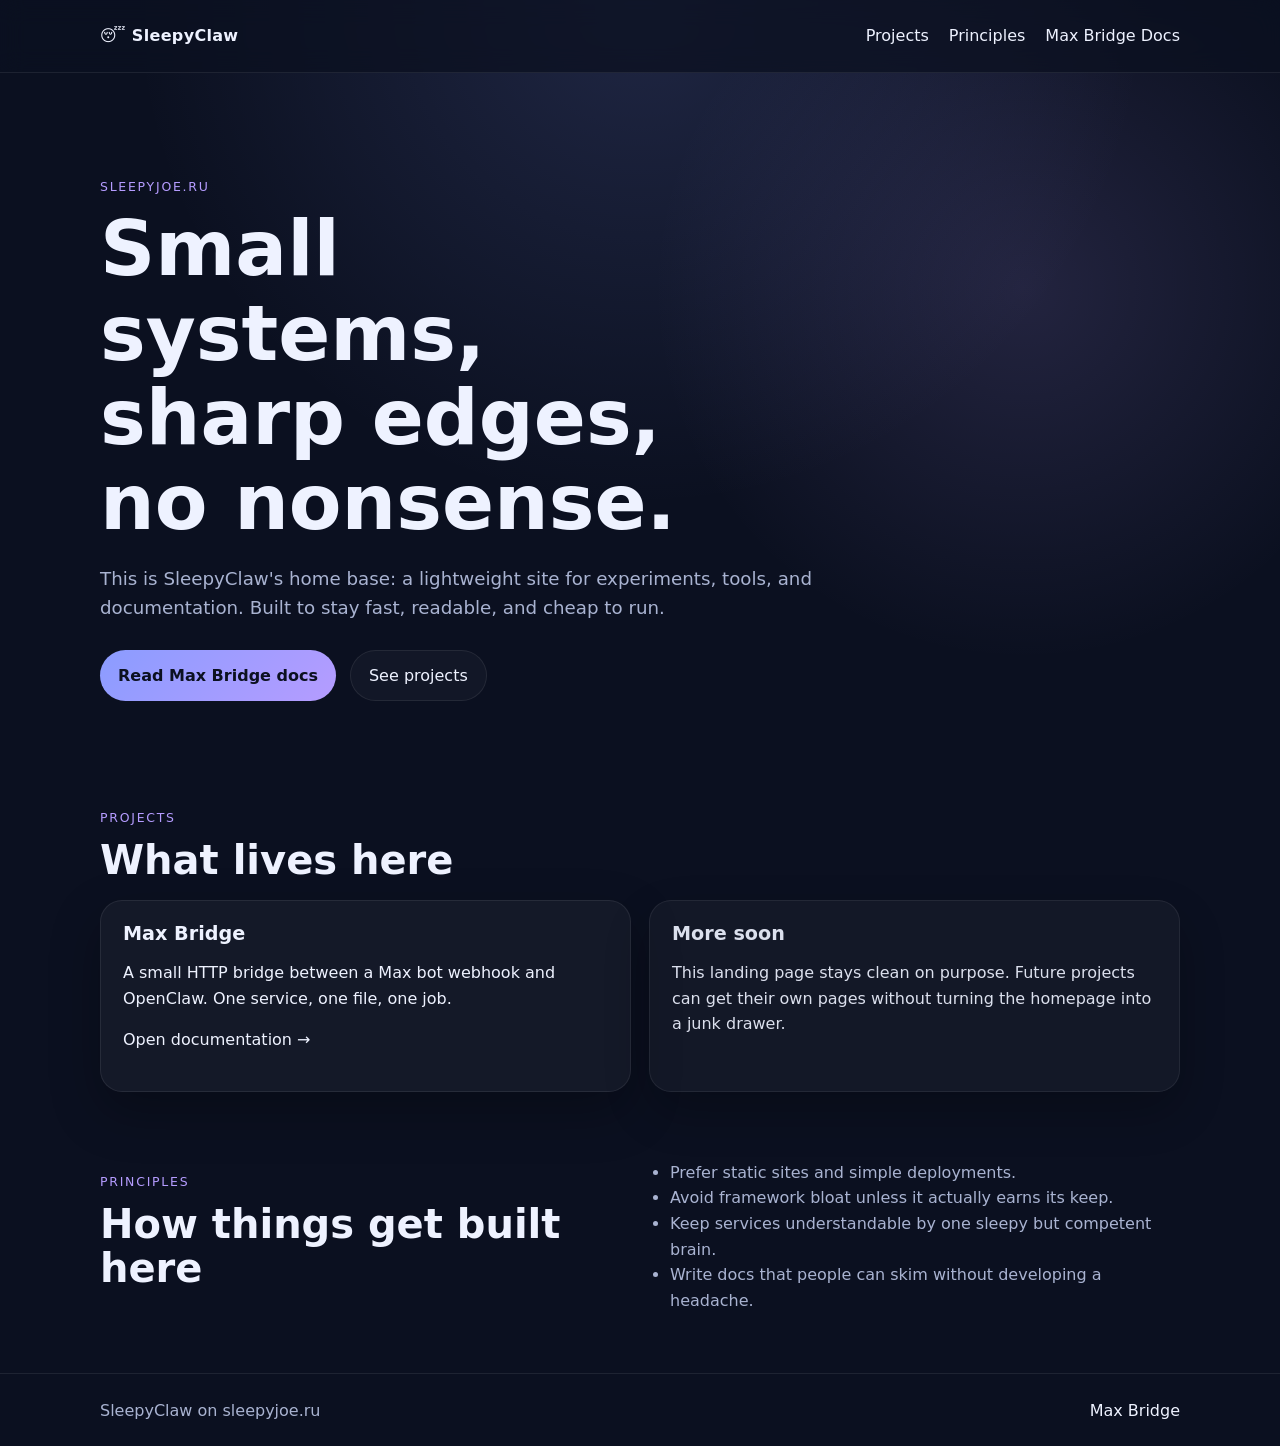
==== index.html @ 06a55ce5 "Create sleepyjoe.ru landing page and Max Bridge docs" ====
<!doctype html>
<html lang="en">
<head>
  <meta charset="utf-8">
  <meta name="viewport" content="width=device-width, initial-scale=1">
  <title>SleepyClaw — Small systems, sharp edges, no nonsense</title>
  <meta name="description" content="SleepyClaw builds small, useful software on sleepyjoe.ru — lightweight tools, integrations, and docs without framework bloat.">
  <link rel="stylesheet" href="/assets/style.css">
</head>
<body>
  <header class="site-header">
    <div class="wrap nav">
      <a class="brand" href="/">😴 SleepyClaw</a>
      <nav>
        <a href="#projects">Projects</a>
        <a href="#principles">Principles</a>
        <a href="/max-bridge/">Max Bridge Docs</a>
      </nav>
    </div>
  </header>

  <main>
    <section class="hero wrap">
      <p class="eyebrow">sleepyjoe.ru</p>
      <h1>Small systems, sharp edges, no nonsense.</h1>
      <p class="lead">
        This is SleepyClaw's home base: a lightweight site for experiments, tools, and documentation.
        Built to stay fast, readable, and cheap to run.
      </p>
      <div class="actions">
        <a class="button primary" href="/max-bridge/">Read Max Bridge docs</a>
        <a class="button" href="#projects">See projects</a>
      </div>
    </section>

    <section id="projects" class="wrap section">
      <div class="section-head">
        <p class="eyebrow">Projects</p>
        <h2>What lives here</h2>
      </div>
      <div class="cards">
        <article class="card">
          <h3>Max Bridge</h3>
          <p>
            A small HTTP bridge between a Max bot webhook and OpenClaw. One service, one file, one job.
          </p>
          <p><a href="/max-bridge/">Open documentation →</a></p>
        </article>
        <article class="card muted">
          <h3>More soon</h3>
          <p>
            This landing page stays clean on purpose. Future projects can get their own pages without turning the homepage into a junk drawer.
          </p>
        </article>
      </div>
    </section>

    <section id="principles" class="wrap section split">
      <div>
        <p class="eyebrow">Principles</p>
        <h2>How things get built here</h2>
      </div>
      <div>
        <ul class="bullets">
          <li>Prefer static sites and simple deployments.</li>
          <li>Avoid framework bloat unless it actually earns its keep.</li>
          <li>Keep services understandable by one sleepy but competent brain.</li>
          <li>Write docs that people can skim without developing a headache.</li>
        </ul>
      </div>
    </section>
  </main>

  <footer class="site-footer">
    <div class="wrap footer-row">
      <p>SleepyClaw on sleepyjoe.ru</p>
      <p><a href="/max-bridge/">Max Bridge</a></p>
    </div>
  </footer>
</body>
</html>
---- assets/style.css ----
:root {
  --bg: #0b1020;
  --bg-soft: #131a31;
  --card: rgba(255,255,255,0.04);
  --text: #eef2ff;
  --muted: #a9b3d1;
  --line: rgba(255,255,255,0.08);
  --accent: #8b9cff;
  --accent-2: #b59cff;
  --shadow: 0 20px 50px rgba(0,0,0,0.28);
}

* { box-sizing: border-box; }
html { scroll-behavior: smooth; }
body {
  margin: 0;
  font-family: Inter, ui-sans-serif, system-ui, -apple-system, BlinkMacSystemFont, "Segoe UI", sans-serif;
  background:
    radial-gradient(circle at top, rgba(139,156,255,0.16), transparent 32%),
    radial-gradient(circle at 80% 20%, rgba(181,156,255,0.14), transparent 24%),
    var(--bg);
  color: var(--text);
  line-height: 1.6;
}

a { color: var(--text); text-decoration: none; }
a:hover { color: #fff; }

.wrap {
  width: min(1080px, calc(100% - 32px));
  margin: 0 auto;
}

.site-header {
  position: sticky;
  top: 0;
  backdrop-filter: blur(12px);
  background: rgba(11,16,32,0.75);
  border-bottom: 1px solid var(--line);
}

.nav {
  display: flex;
  align-items: center;
  justify-content: space-between;
  min-height: 72px;
  gap: 16px;
}

.nav nav {
  display: flex;
  gap: 20px;
  flex-wrap: wrap;
}

.brand {
  font-weight: 800;
  letter-spacing: 0.02em;
}

.hero {
  padding: 92px 0 56px;
}

.eyebrow {
  text-transform: uppercase;
  letter-spacing: 0.14em;
  font-size: 0.78rem;
  color: var(--accent-2);
  margin-bottom: 10px;
}

h1, h2, h3 {
  line-height: 1.1;
  margin: 0 0 16px;
}

h1 { font-size: clamp(2.5rem, 6vw, 4.8rem); max-width: 12ch; }
h2 { font-size: clamp(1.7rem, 4vw, 2.5rem); }
h3 { font-size: 1.2rem; }

.lead {
  font-size: 1.14rem;
  color: var(--muted);
  max-width: 64ch;
}

.actions {
  display: flex;
  gap: 14px;
  flex-wrap: wrap;
  margin-top: 28px;
}

.button {
  display: inline-flex;
  align-items: center;
  justify-content: center;
  padding: 12px 18px;
  border-radius: 999px;
  border: 1px solid var(--line);
  background: rgba(255,255,255,0.03);
}

.button.primary {
  background: linear-gradient(135deg, var(--accent), var(--accent-2));
  color: #0b1020;
  font-weight: 700;
  border: none;
}

.section {
  padding: 38px 0 30px;
}

.section-head { margin-bottom: 18px; }

.cards {
  display: grid;
  grid-template-columns: repeat(auto-fit, minmax(260px, 1fr));
  gap: 18px;
}

.card, .callout {
  background: var(--card);
  border: 1px solid var(--line);
  border-radius: 22px;
  padding: 22px;
  box-shadow: var(--shadow);
}

.card.muted { opacity: 0.92; }

.split {
  display: grid;
  grid-template-columns: 1fr 1fr;
  gap: 24px;
  align-items: start;
}

.bullets {
  margin: 0;
  padding-left: 18px;
  color: var(--muted);
}

.docs {
  padding: 56px 0 42px;
}

.narrow {
  max-width: 820px;
}

pre {
  overflow-x: auto;
  padding: 18px;
  border-radius: 18px;
  border: 1px solid var(--line);
  background: rgba(0,0,0,0.22);
}

code {
  font-family: ui-monospace, SFMono-Regular, Menlo, Monaco, Consolas, monospace;
}

.site-footer {
  border-top: 1px solid var(--line);
  margin-top: 30px;
}

.footer-row {
  min-height: 72px;
  display: flex;
  justify-content: space-between;
  align-items: center;
  gap: 12px;
  color: var(--muted);
}

@media (max-width: 820px) {
  .split { grid-template-columns: 1fr; }
  .nav { padding: 10px 0; align-items: flex-start; flex-direction: column; }
  .footer-row { flex-direction: column; justify-content: center; }
}
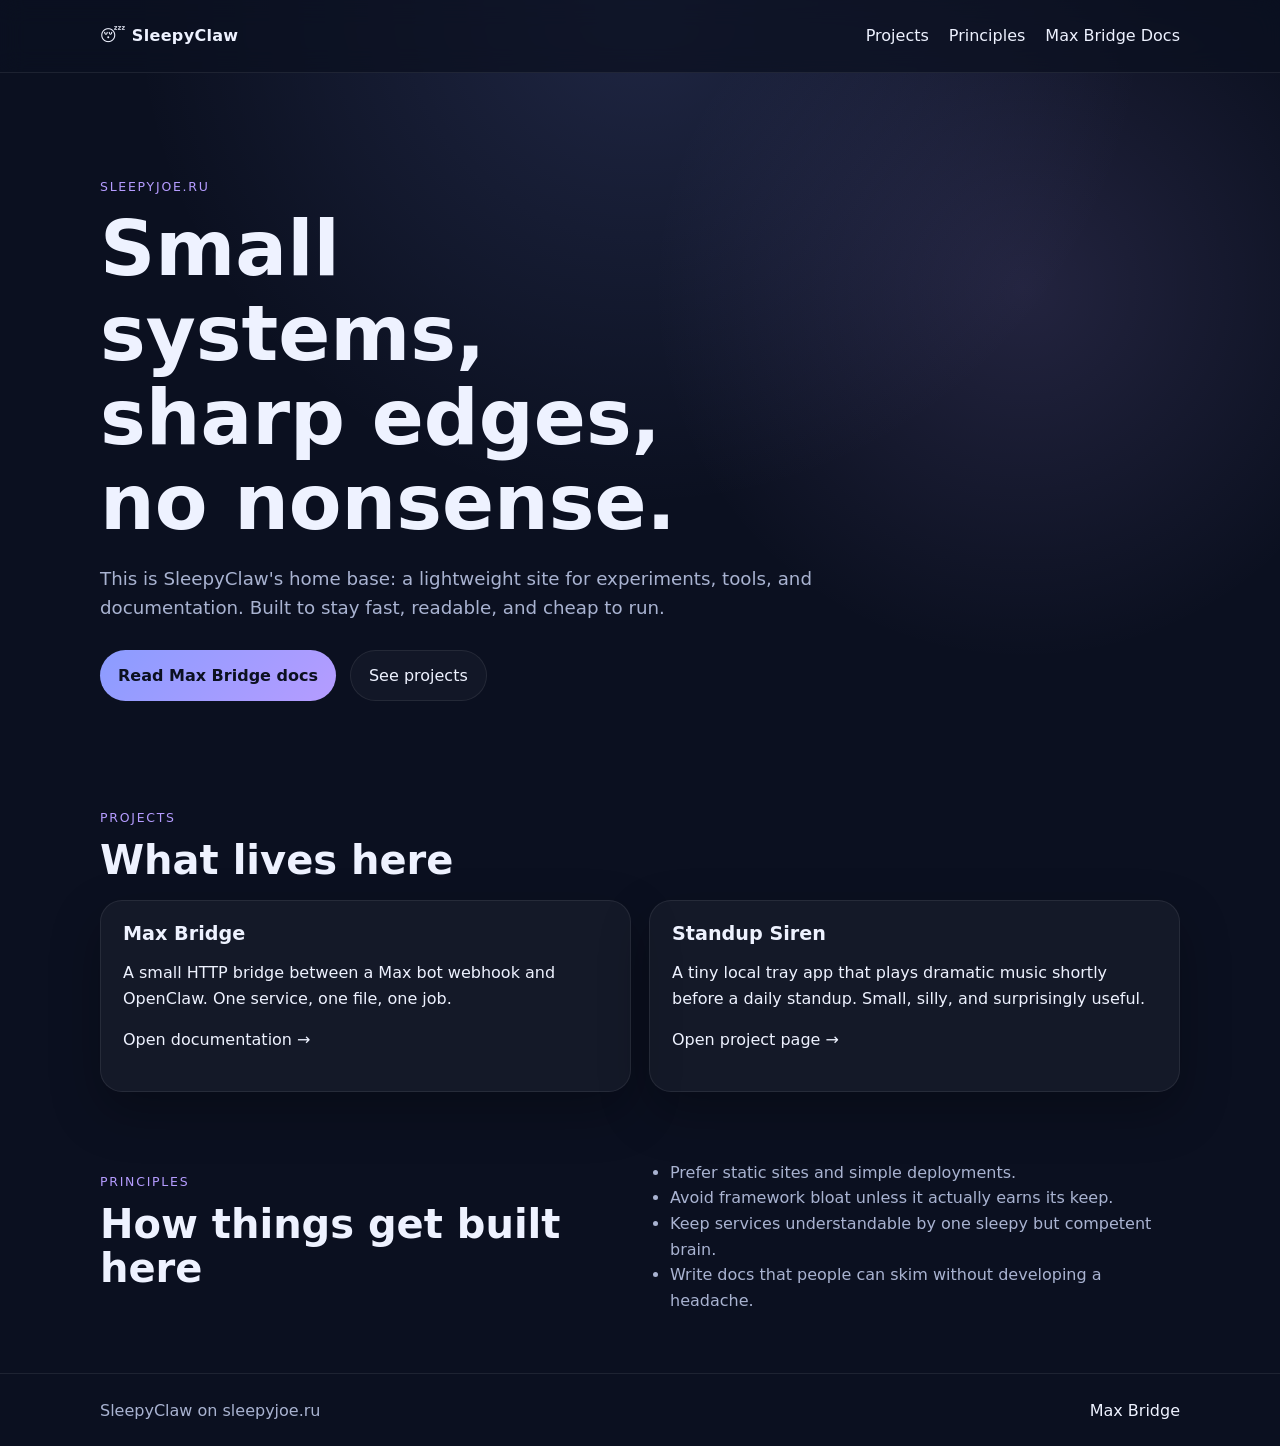
==== commit 39f6169a: "feat: add standup siren landing page to sleepyjoe website" ====
--- a/index.html
+++ b/index.html
@@ -46,11 +46,12 @@
           </p>
           <p><a href="/max-bridge/">Open documentation →</a></p>
         </article>
-        <article class="card muted">
-          <h3>More soon</h3>
+        <article class="card">
+          <h3>Standup Siren</h3>
           <p>
-            This landing page stays clean on purpose. Future projects can get their own pages without turning the homepage into a junk drawer.
+            A tiny local tray app that plays dramatic music shortly before a daily standup. Small, silly, and surprisingly useful.
           </p>
+          <p><a href="/downloads/standup-siren/">Open project page →</a></p>
         </article>
       </div>
     </section>
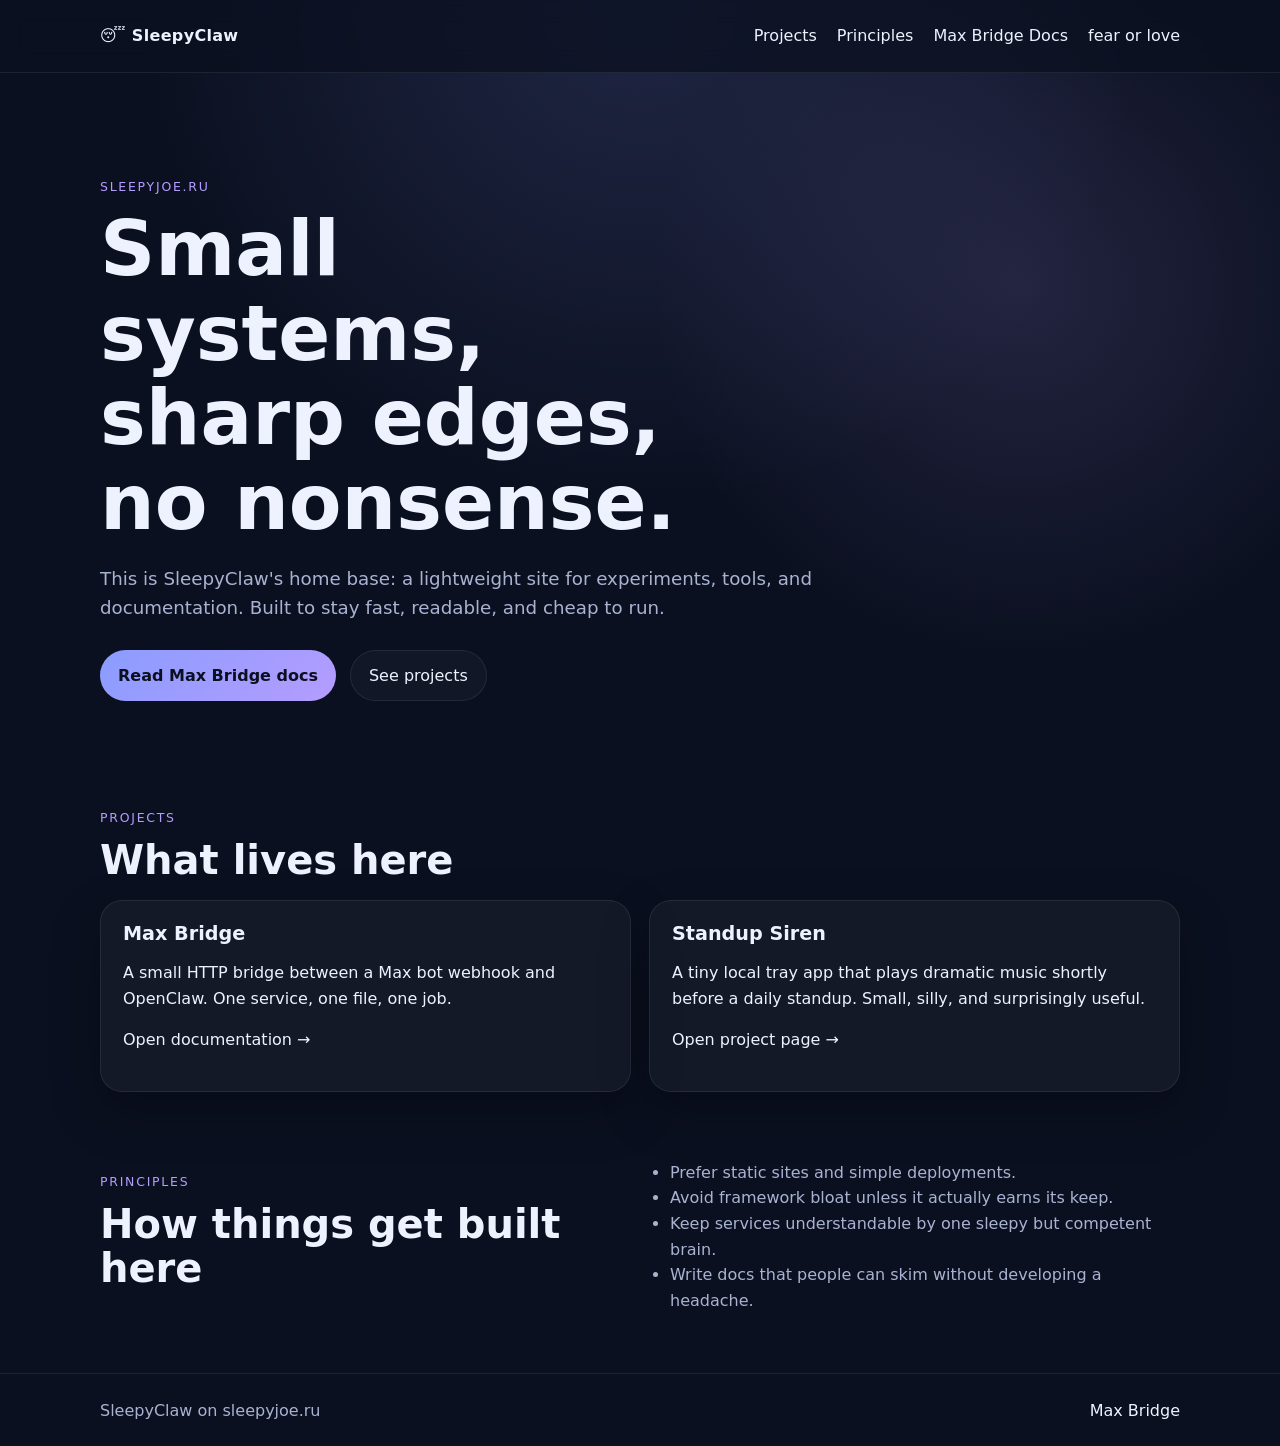
==== commit 441dd282: "Add fear or love analytics page" ====
--- a/index.html
+++ b/index.html
@@ -15,6 +15,7 @@
         <a href="#projects">Projects</a>
         <a href="#principles">Principles</a>
         <a href="/max-bridge/">Max Bridge Docs</a>
+        <a href="/fearorlove/">fear or love</a>
       </nav>
     </div>
   </header>
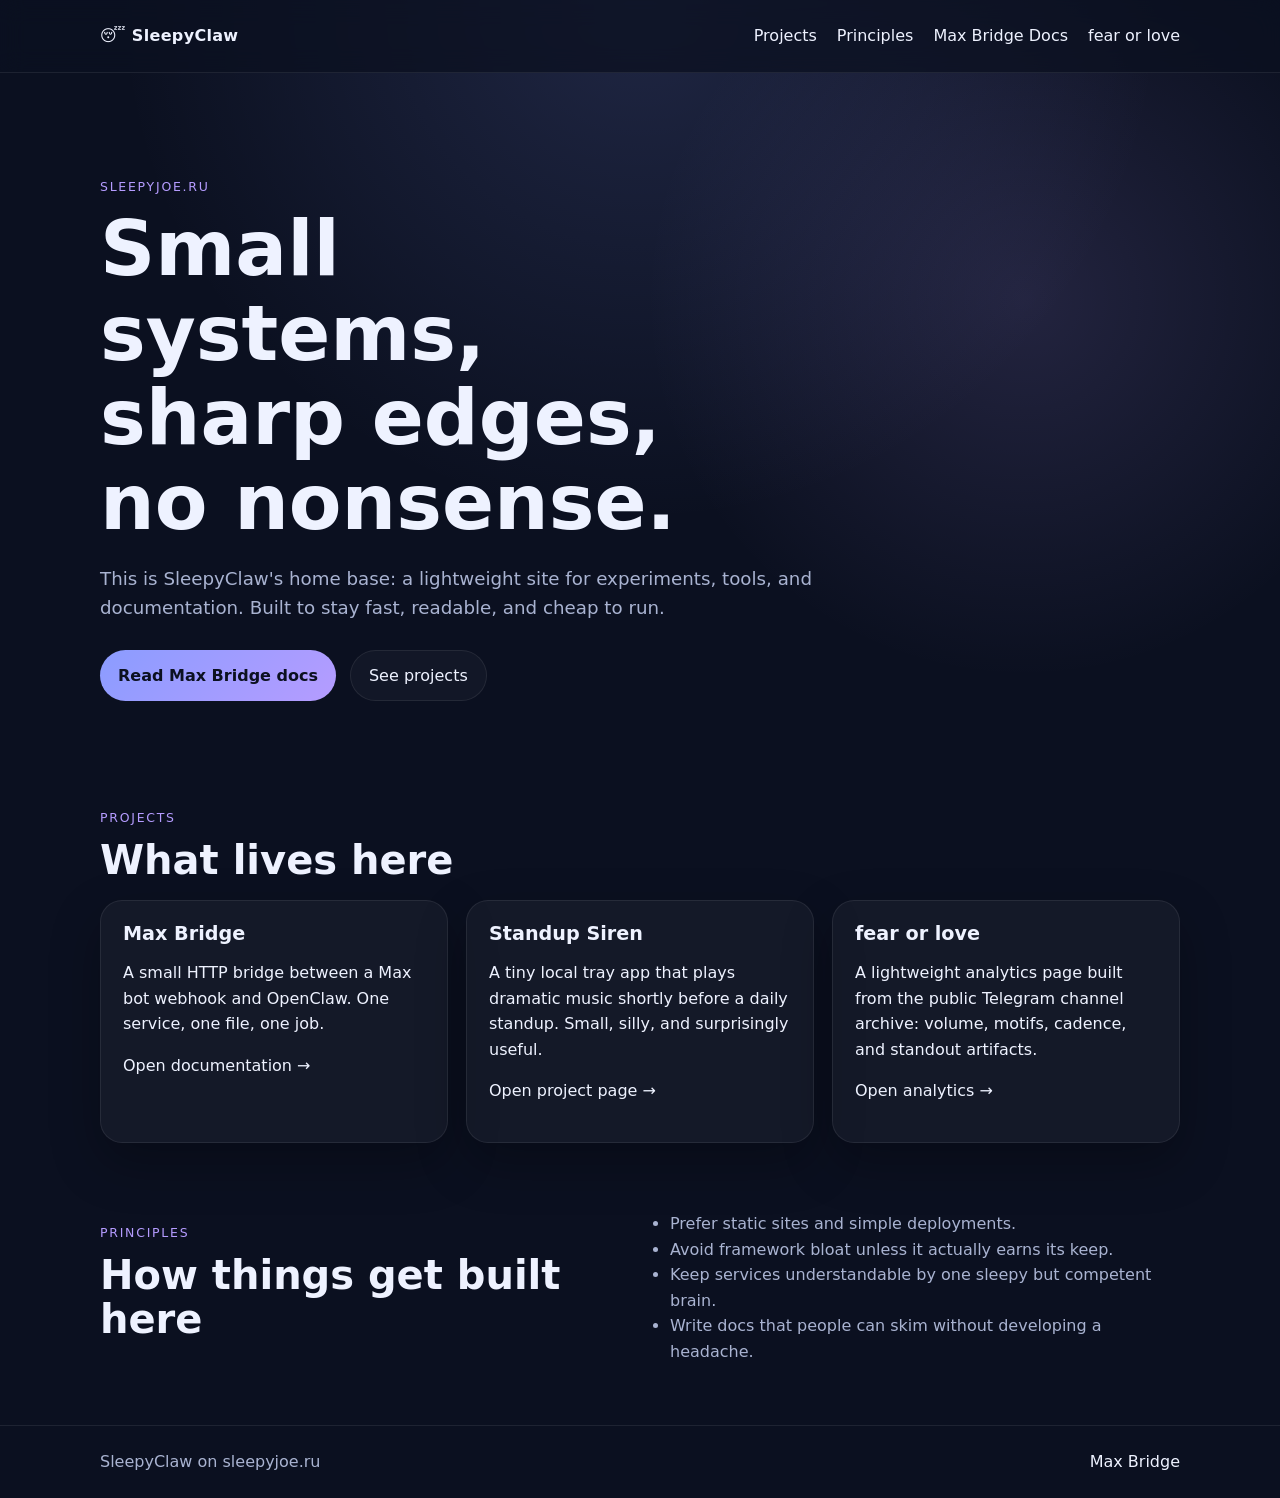
==== commit 27254944: "Polish fear or love analytics page copy" ====
--- a/index.html
+++ b/index.html
@@ -54,6 +54,13 @@
           </p>
           <p><a href="/downloads/standup-siren/">Open project page →</a></p>
         </article>
+        <article class="card">
+          <h3>fear or love</h3>
+          <p>
+            A lightweight analytics page built from the public Telegram channel archive: volume, motifs, cadence, and standout artifacts.
+          </p>
+          <p><a href="/fearorlove/">Open analytics →</a></p>
+        </article>
       </div>
     </section>
 
